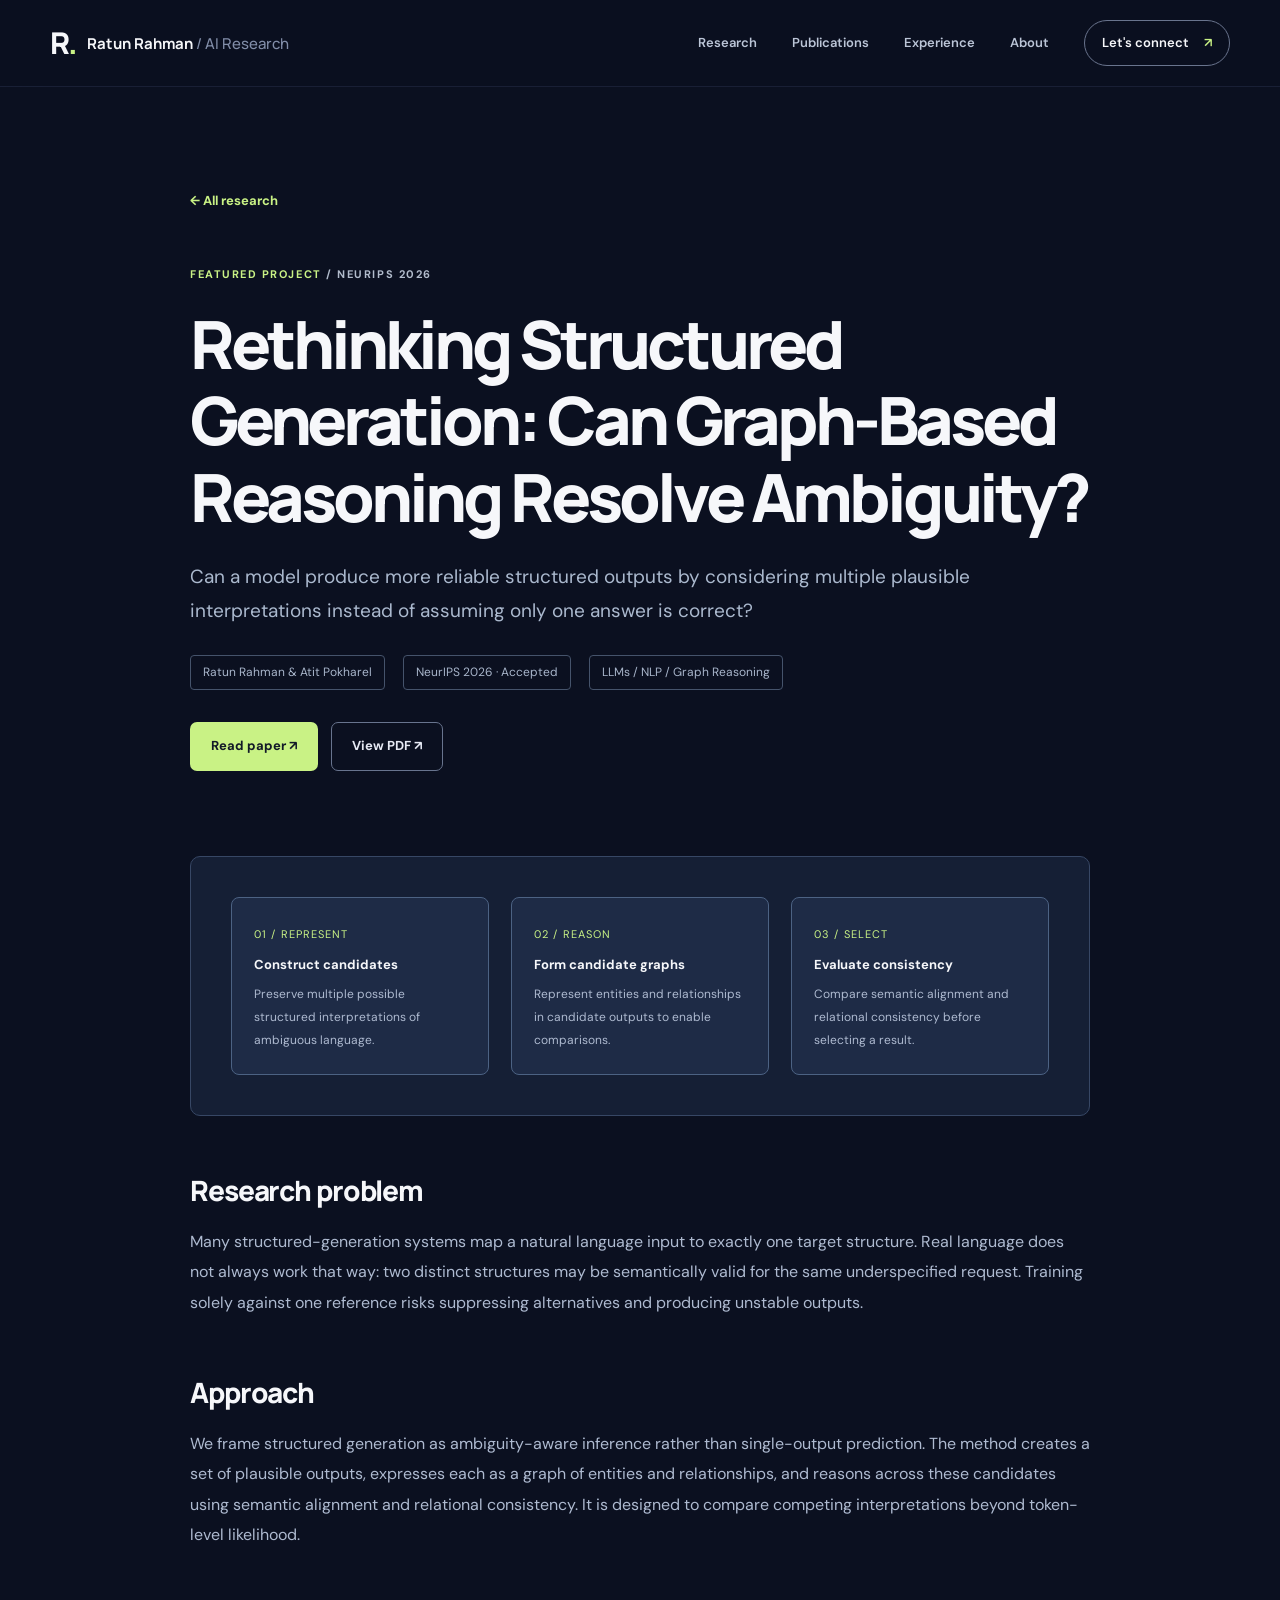
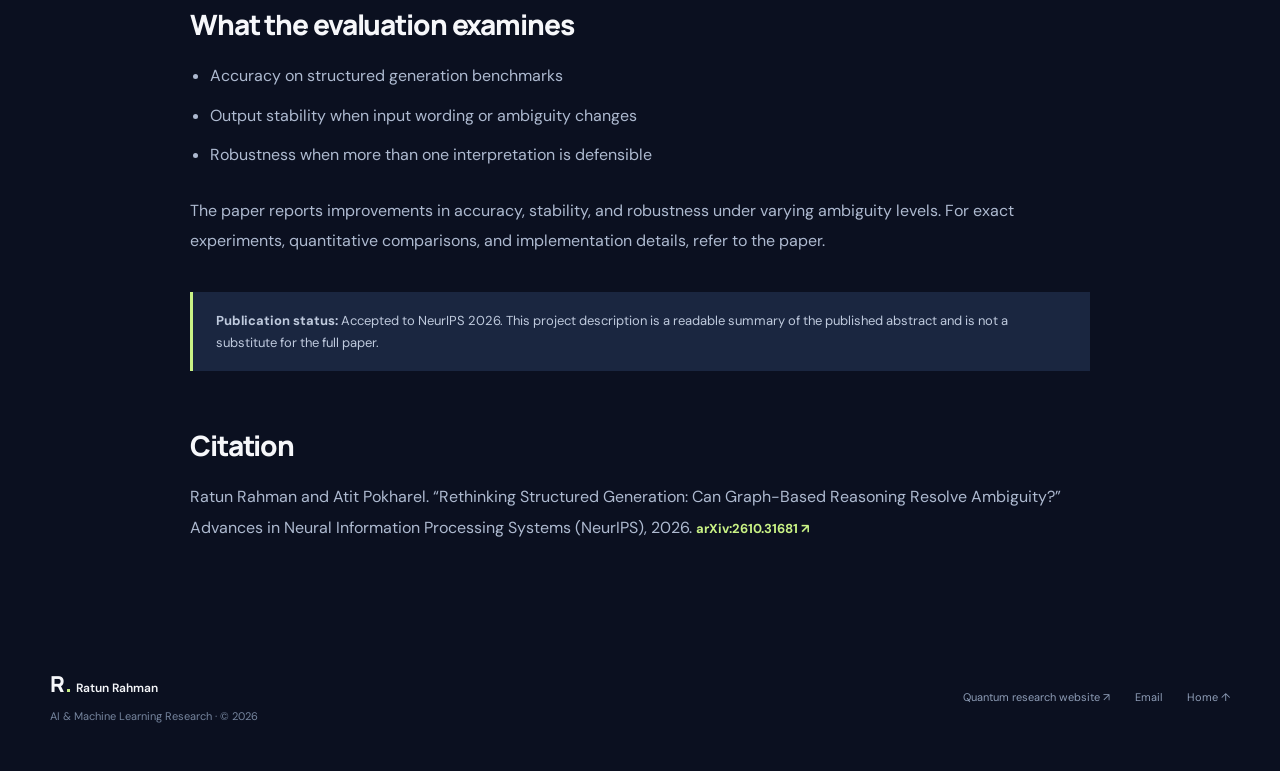
==== research/structured-generation.html @ 69914689 "Add files via upload" ====
<!doctype html>
<html lang="en"><head><meta charset="utf-8"/><meta name="viewport" content="width=device-width, initial-scale=1"/><meta name="theme-color" content="#0b1020"/><meta name="description" content="Rethinking Structured Generation: Can Graph-Based Reasoning Resolve Ambiguity? NeurIPS 2026 research by Ratun Rahman and Atit Pokharel."/><link rel="canonical" href="https://ratunrahman.github.io/research/structured-generation.html"/><link rel="icon" href="../assets/favicon.svg" type="image/svg+xml"/><link rel="preconnect" href="https://fonts.googleapis.com"/><link rel="preconnect" href="https://fonts.gstatic.com" crossorigin/><link href="https://fonts.googleapis.com/css2?family=DM+Sans:wght@400;450;500;550;600;650;700&family=Manrope:wght@400;500;600;700;800&display=swap" rel="stylesheet"/><link rel="stylesheet" href="../assets/style.css"/><script src="../assets/main.js" defer></script><title>Graph-Based Structured Generation — Ratun Rahman</title></head>
<body><a class="skip-link" href="#main">Skip to content</a><header class="site-header"><div class="container nav-wrap"><a href="../index.html" class="brand"><span class="brand-symbol">R<span class="brand-point">.</span></span><span class="brand-name">Ratun Rahman<span> / AI Research</span></span></a><button class="menu-toggle" aria-label="Open navigation" aria-expanded="false" aria-controls="site-menu"><span></span><span></span><span></span></button><nav class="nav" id="site-menu" aria-label="Main navigation"><a href="../index.html#research">Research</a><a href="../index.html#publications">Publications</a><a href="../index.html#experience">Experience</a><a href="../index.html#about">About</a><a class="nav-contact" href="../index.html#contact">Let's connect <span aria-hidden="true">↗</span></a></nav></div></header>
<main id="main"><section class="container detail-hero"><a class="back-link" href="../index.html#research">← All research</a><p class="section-kicker"><span>FEATURED PROJECT</span> / NEURIPS 2026</p><h1>Rethinking Structured Generation: Can Graph-Based Reasoning Resolve Ambiguity?</h1><p class="summary">Can a model produce more reliable structured outputs by considering multiple plausible interpretations instead of assuming only one answer is correct?</p><div class="detail-meta"><span>Ratun Rahman &amp; Atit Pokharel</span><span>NeurIPS 2026 · Accepted</span><span>LLMs / NLP / Graph Reasoning</span></div><div class="hero-actions" style="margin-top:32px"><a class="button button-primary" href="https://arxiv.org/abs/2610.31681" target="_blank" rel="noopener noreferrer">Read paper ↗</a><a class="button button-outline" href="https://arxiv.org/pdf/2610.31681" target="_blank" rel="noopener noreferrer">View PDF ↗</a></div></section>
<article class="detail-content container"><div class="detail-art" aria-label="Summary of the three-stage research approach"><div class="detail-step"><span class="number">01 / REPRESENT</span><strong>Construct candidates</strong><p>Preserve multiple possible structured interpretations of ambiguous language.</p></div><div class="detail-step"><span class="number">02 / REASON</span><strong>Form candidate graphs</strong><p>Represent entities and relationships in candidate outputs to enable comparisons.</p></div><div class="detail-step"><span class="number">03 / SELECT</span><strong>Evaluate consistency</strong><p>Compare semantic alignment and relational consistency before selecting a result.</p></div></div><h2>Research problem</h2><p>Many structured-generation systems map a natural language input to exactly one target structure. Real language does not always work that way: two distinct structures may be semantically valid for the same underspecified request. Training solely against one reference risks suppressing alternatives and producing unstable outputs.</p><h2>Approach</h2><p>We frame structured generation as ambiguity-aware inference rather than single-output prediction. The method creates a set of plausible outputs, expresses each as a graph of entities and relationships, and reasons across these candidates using semantic alignment and relational consistency. It is designed to compare competing interpretations beyond token-level likelihood.</p><h2>What the evaluation examines</h2><ul><li>Accuracy on structured generation benchmarks</li><li>Output stability when input wording or ambiguity changes</li><li>Robustness when more than one interpretation is defensible</li></ul><p>The paper reports improvements in accuracy, stability, and robustness under varying ambiguity levels. For exact experiments, quantitative comparisons, and implementation details, refer to the paper.</p><div class="detail-notice"><strong>Publication status:</strong> Accepted to NeurIPS 2026. This project description is a readable summary of the published abstract and is not a substitute for the full paper.</div><h2>Citation</h2><p>Ratun Rahman and Atit Pokharel. “Rethinking Structured Generation: Can Graph-Based Reasoning Resolve Ambiguity?” Advances in Neural Information Processing Systems (NeurIPS), 2026. <a class="text-link" href="https://arxiv.org/abs/2610.31681" target="_blank" rel="noopener noreferrer">arXiv:2610.31681 ↗</a></p></article></main>
<footer class="footer container"><div><a href="../index.html" class="footer-brand">R<span>.</span> <span>Ratun Rahman</span></a><p>AI &amp; Machine Learning Research · © <span id="year">2026</span></p></div><div class="footer-links"><a href="https://ratun11.github.io/" target="_blank" rel="noopener noreferrer">Quantum research website ↗</a><a href="mailto:rr0110@uah.edu">Email</a><a href="../index.html">Home ↑</a></div></footer></body></html>
---- assets/style.css ----
:root{--bg:#0b1020;--bg2:#10172a;--bg3:#151d33;--card:#131c30;--line:#26304a;--text:#f6f7fa;--muted:#a2acc3;--lime:#c9f285;--accent:#a4a8ff;--aqua:#78d7c4;--serif:Georgia,'Times New Roman',serif;--sans:'DM Sans',sans-serif;--heading:'Manrope',sans-serif}
*{box-sizing:border-box}html{scroll-behavior:smooth;scroll-padding-top:110px}body{margin:0;background:var(--bg);color:var(--text);font:16px/1.65 var(--sans);-webkit-font-smoothing:antialiased}body::selection{background:#7f8cf0;color:#fff}a{color:inherit;text-decoration:none}button{font:inherit}img{max-width:100%}svg{max-width:100%}a:focus-visible,button:focus-visible{outline:3px solid var(--lime);outline-offset:5px}p{margin-top:0}.container{width:min(1180px,calc(100% - 72px));margin:auto}.skip-link{position:absolute;left:12px;top:-90px;background:var(--lime);color:#07101b;padding:12px 18px;z-index:100}.skip-link:focus{top:12px}.top-glow{position:absolute;inset:0 0 auto 0;height:760px;z-index:-1;background:radial-gradient(ellipse 800px 420px at 78% 9%,rgba(95,78,165,.21),transparent 72%),radial-gradient(ellipse 600px 420px at 18% 2%,rgba(45,84,135,.14),transparent 75%);pointer-events:none}.site-header{position:relative;z-index:10;border-bottom:1px solid #27304a88;background:#0b1020bb;backdrop-filter:blur(20px);-webkit-backdrop-filter:blur(20px)}.nav-wrap{height:86px;display:flex;align-items:center;justify-content:space-between;gap:24px}.brand{display:flex;align-items:center;gap:11px;white-space:nowrap}.brand-symbol{font:800 30px/1 var(--heading);letter-spacing:-2px}.brand-point,.accent-mark,.footer-brand>span:first-of-type{color:var(--lime)}.brand-name{font:700 15px var(--heading)}.brand-name>span{color:#818da8;font-weight:500}.nav{display:flex;gap:35px;align-items:center;font-size:13px;font-weight:600;color:#bbc5d7}.nav a:not(.nav-contact):hover,.footer a:hover,.about-links a:hover{color:var(--lime)}.nav-contact{border:1px solid #69748d;padding:11px 17px;border-radius:100px;color:#f6f7fa}.nav-contact:hover{background:#212a3f}.nav-contact span{margin-left:12px;color:var(--lime)}.menu-toggle{display:none}.hero{display:grid;grid-template-columns:minmax(0,1.5fr) minmax(290px,.68fr);gap:55px;align-items:center;min-height:670px;padding-top:75px;padding-bottom:85px}.hero-main{position:relative}.eyebrow,.section-kicker,.recognition-label,.visual-kicker,.toolbox-kicker{letter-spacing:.14em;font-size:11px;font-weight:700;color:#acb6cb}.eyebrow{display:flex;align-items:center;gap:14px;margin:0 0 30px}.status-pulse{height:8px;width:8px;background:var(--lime);border-radius:50%;box-shadow:0 0 0 5px rgba(201,242,133,.09)}.eyebrow-line{display:inline-block;width:24px;height:1px;background:#67718a}.hero h1{margin:0;font:800 clamp(49px,5.5vw,78px)/1.13 var(--heading);letter-spacing:-.065em;white-space:nowrap}.serif-accent,.section-heading h2 em,.about-layout h2 em,.contact-panel h2 em{font-family:var(--serif);font-style:italic;font-weight:400;letter-spacing:-.045em;color:var(--lime)}.hero-copy{max-width:675px;margin:30px 0 30px;font-size:18px;line-height:1.75;color:#aeb9ce}.hero-copy strong{color:#f0f3fa;font-weight:600}.hero-actions,.contact-actions{display:flex;gap:13px;align-items:center;flex-wrap:wrap}.button{display:inline-flex;gap:34px;align-items:center;justify-content:center;border:1px solid transparent;border-radius:7px;padding:14px 20px;font-size:13px;font-weight:700;line-height:1.4;transition:transform .15s,background .15s}.button:hover{transform:translateY(-3px)}.button-primary{background:var(--lime);color:#121928}.button-primary:hover{background:#e1ffae}.button-outline{border-color:#68748e;color:#e7eaf4}.button-outline:hover{background:#1b2540}.button span{font-size:16px}.hero-facts{margin-top:48px;display:flex;gap:20px;align-items:center;flex-wrap:wrap;font-size:11px;color:#8997b0;letter-spacing:.015em}.hero-facts>span:not(:first-child){border-left:1px solid #45516b;padding-left:20px}.mini-dot{display:inline-block;width:7px;height:7px;border:1px solid var(--lime);border-radius:50%;margin-right:4px}.hero-aside{padding:14px;border:1px solid #293753;background:linear-gradient(150deg,#1b2642,#101727);border-radius:13px;box-shadow:0 30px 80px rgba(0,0,0,.13);transform:rotate(1.2deg)}.portrait-wrap{position:relative;aspect-ratio:4/4.8;overflow:hidden;border-radius:8px;background:linear-gradient(155deg,#293b65,#171f33 70%);display:flex;justify-content:center;align-items:end}.portrait-shape{width:110%;height:110%;position:absolute;background:radial-gradient(circle at 52% 35%,#62769a 0,transparent 47%),linear-gradient(145deg,#4c627f 0,#23314c 65%,#131d2f);opacity:.8}.portrait{position:relative;width:100%;height:100%;object-fit:cover;object-position:center 30%;filter:saturate(.78);mix-blend-mode:normal}.portrait-wrap .portrait-monogram{display:none;position:absolute;font:800 94px var(--heading);letter-spacing:-.12em;color:rgba(255,255,255,.85);top:30%}.portrait-wrap.portrait-fallback .portrait-monogram{display:block}.portrait-label{position:absolute;bottom:14px;right:14px;color:white;background:#101827a8;padding:6px 9px;backdrop-filter:blur(5px);font-size:9px;letter-spacing:.14em}.profile-bottom{padding:19px 8px 4px;display:flex;justify-content:space-between;gap:10px;align-items:center;font-size:11px;color:#cad1df}.profile-bottom>a{font-weight:600}.profile-bottom>a span{color:var(--lime)}.availability{white-space:nowrap;color:var(--lime)}.small-status{display:inline-block;background:var(--lime);width:6px;height:6px;border-radius:50%;margin-right:4px}.recognition{border-top:1px solid #28324c;border-bottom:1px solid #28324c;padding:26px 0;display:flex;justify-content:space-between;gap:16px;align-items:center;color:#b6bfd2;font-size:13px;font-weight:600}.recognition-label{color:#7e8ba5;font-size:10px}.recognition-sep{color:var(--lime)}.section{padding-top:126px;padding-bottom:126px}.section-heading{display:flex;justify-content:space-between;align-items:end;gap:48px;margin-bottom:54px}.section-heading>div{flex:1.3}.section-heading>p{max-width:425px;color:#9eacc4;font-size:15px;line-height:1.8;margin:0 0 6px;flex:1}.section-kicker{color:#b2bccc;margin:0 0 22px}.section-kicker span{color:var(--lime)}.section-heading h2,.about-layout h2{margin:0;font:800 clamp(35px,4.3vw,56px)/1.16 var(--heading);letter-spacing:-.055em}.section-heading h2 em,.about-layout h2 em{color:#b8c7ff}.feature-card{display:grid;grid-template-columns:1fr 1.07fr;border:1px solid #2a3552;background:#141d33;border-radius:12px;overflow:hidden}.feature-visual{background:radial-gradient(ellipse at 50% 42%,#283756 0,#151e34 62%,#111a2e 100%);padding:27px 20px 25px;display:flex;flex-direction:column;justify-content:space-between;overflow:hidden}.visual-kicker{color:#c9d6f0;margin-left:12px}.graph-art{width:100%;height:auto;margin:auto;display:block}.visual-caption{display:flex;justify-content:space-between;gap:8px;padding:9px 5px 0;color:#8fa4c1;font-size:10px}.feature-content{padding:43px 44px;display:flex;flex-direction:column;align-items:start}.feature-topline{display:flex;flex-wrap:wrap;align-items:center;gap:10px}.pill{padding:6px 10px;border-radius:4px;font-weight:700;font-size:10px;letter-spacing:.04em}.pill-lime{background:#c9f2851c;border:1px solid #c9f28555;color:var(--lime)}.muted{font-size:11px;color:#93a1b9}.feature-content h3{font:750 clamp(22px,2.6vw,32px)/1.33 var(--heading);letter-spacing:-.04em;margin:24px 0 15px}.feature-content p,.research-card p{font-size:14px;line-height:1.8;color:#9eacc3}.feature-points{padding-left:18px;color:#bbc6d8;font-size:12px;line-height:2;margin-bottom:28px}.feature-points li::marker{color:var(--lime)}.feature-links{margin-top:auto;display:flex;flex-wrap:wrap;gap:26px}.text-link{color:var(--lime);font-size:13px;font-weight:700}.text-link:hover{text-decoration:underline;text-underline-offset:5px}.text-link span{margin-left:7px}.secondary-link{color:#abb8cf}.research-grid{margin-top:22px;display:grid;grid-template-columns:repeat(2,1fr);gap:20px}.research-card{padding:36px;border:1px solid #29334e;border-radius:10px;background:linear-gradient(135deg,#141d30,#11182a);min-height:330px;display:flex;flex-direction:column;align-items:start;transition:transform .15s,border-color .15s}.research-card:hover{border-color:#64769c;transform:translateY(-3px)}.research-icon{width:44px;height:44px;display:grid;place-items:center;border-radius:8px;font-size:22px;margin-bottom:28px}.icon-lavender{color:#c2b8ff;background:#6a5acf2c}.icon-aqua{color:#90e9df;background:#3faea22b}.icon-peach{color:#f9caad;background:#b97a602d}.icon-blue{color:#9bcfff;background:#648ca52d}.paper-type{color:#9ba9c3;letter-spacing:.1em;font-size:10px;font-weight:700}.research-card h3{font:750 22px/1.38 var(--heading);letter-spacing:-.038em;margin:12px 0}.research-card p{margin-bottom:25px}.tag-row{margin-top:auto;display:flex;flex-wrap:wrap;gap:7px}.tag-row span{padding:5px 9px;background:#202c44;color:#afbdd5;border-radius:4px;font-size:11px}.ongoing-note{display:flex;gap:14px;align-items:start;padding:24px 0 0;color:#a6b4ca;font-size:13px}.ongoing-note p{margin:0}.ongoing-note strong{color:#e7eaf4}.ongoing-dot{height:9px;width:9px;border:1px solid #adb7c9;border-radius:50%;flex:0 0 auto;margin-top:6px}.section-tint{background:#10182b;border-top:1px solid #26334b;border-bottom:1px solid #26334b}.pub-controls{display:flex;flex-wrap:wrap;gap:10px;margin-bottom:26px}.filter-button{border:1px solid #394863;background:transparent;color:#a8b6cf;padding:8px 14px;border-radius:5px;font-size:12px;cursor:pointer;font-weight:650}.filter-button:hover{background:#293650}.filter-button.is-active{background:#d3efaa;border-color:#d3efaa;color:#111926}.pub-list{border-top:1px solid #34415b}.pub-item{display:grid;grid-template-columns:75px 1fr 34px;gap:18px;align-items:start;padding:26px 6px;border-bottom:1px solid #2d3850}.pub-item[hidden]{display:none}.pub-year{color:#8290ab;font-size:12px;font-weight:650;padding-top:7px}.venue{color:var(--lime);text-transform:uppercase;letter-spacing:.08em;font-size:10px;font-weight:800;margin-bottom:7px}.venue-type{color:#8d9bb6;font-weight:600;padding-left:6px}.pub-item h3{font:700 17px/1.48 var(--heading);letter-spacing:-.018em;margin:0 0 7px}.pub-item p{color:#8e9cb8;font-size:12px;margin:0}.pub-arrow{display:grid;place-items:center;width:32px;height:32px;border:1px solid #41516b;border-radius:50%;font-size:17px;color:#e6f0ff;transition:background .15s}.pub-arrow:hover{background:#334566}.view-all{text-align:right;padding-top:25px}.experience-layout{display:grid;grid-template-columns:1.45fr 1fr;gap:75px}.timeline{border-left:1px solid #3b4963;padding-left:30px}.timeline-item{display:grid;grid-template-columns:130px 1fr;gap:24px;position:relative;padding-bottom:42px}.timeline-item::before{content:"";position:absolute;top:7px;left:-35px;border-radius:50%;width:9px;height:9px;background:var(--lime);box-shadow:0 0 0 6px #19243a}.timeline-item:last-child{padding-bottom:0}.timeline-date{color:#97a8bf;font-size:10px;font-weight:800;letter-spacing:.08em;margin-top:6px}.timeline h3{font:750 19px var(--heading);letter-spacing:-.025em;margin:0 0 8px}.company{font-size:12px!important;color:#b7c6db!important;font-weight:650}.timeline p{color:#9eacc4;font-size:13px;line-height:1.8;margin-bottom:10px}.toolbox{align-self:start;padding:34px;border:1px solid #2e3955;border-radius:10px;background:linear-gradient(150deg,#1a2640,#131c30)}.toolbox-kicker{color:var(--lime);margin:0 0 22px}.toolbox h3{font:800 32px/1.3 var(--heading);letter-spacing:-.05em;margin:0 0 35px}.tool-group{border-top:1px solid #3b4960;padding-top:19px;margin-top:19px}.tool-group h4{font-size:13px;margin:0 0 8px}.tool-group p{font-size:12px;color:#9baac2;line-height:1.9;margin:0}.about-section{background:#ebeee9;color:#172233}.about-section .section-kicker{color:#435063}.about-section .section-kicker span{color:#375b41}.about-layout{display:grid;grid-template-columns:1fr 1.05fr;gap:80px}.about-layout h2 em{color:#496e56}.about-body p{font-size:17px;color:#455365;line-height:1.9}.about-body strong{color:#142035}.about-links{display:flex;gap:20px 30px;flex-wrap:wrap;margin-top:37px}.about-links a{font-size:12px;font-weight:750;border-bottom:1px solid #536577;padding-bottom:4px}.about-links a:hover{color:#4b8052}.contact-section{padding-top:110px;padding-bottom:110px}.contact-panel{background:#c5ef9e;color:#13201a;border-radius:12px;padding:78px 76px;position:relative;overflow:hidden}.contact-decoration{position:absolute;border:60px solid #82ad6926;border-radius:50%;width:460px;height:460px;right:-160px;top:-180px;pointer-events:none}.contact-panel .section-kicker{color:#3c5a3b}.contact-panel .section-kicker span{color:#4c743d}.contact-panel h2{font:800 clamp(38px,5.2vw,65px)/1.18 var(--heading);letter-spacing:-.055em;margin:0 0 24px;position:relative}.contact-panel h2 em{color:#456947}.contact-panel>p:not(.section-kicker){color:#405747;font-size:16px;max-width:570px;position:relative}.contact-actions{margin-top:33px;position:relative}.contact-actions>span{font-size:13px;color:#355337}.button-light{background:#13231c;color:white}.button-light:hover{background:#294334}.footer{display:flex;justify-content:space-between;gap:25px;padding-bottom:45px}.footer-brand{font:800 22px var(--heading)}.footer-brand>span:nth-child(2){font:600 12px var(--sans);letter-spacing:0}.footer p{font-size:11px;color:#76859e;margin:7px 0 0}.footer-links{display:flex;flex-wrap:wrap;align-items:center;gap:25px;font-size:11px;color:#8e9db6}
/* Project detail */.detail-hero{padding-top:100px;padding-bottom:85px;max-width:900px}.back-link{font-size:13px;font-weight:700;color:var(--lime)}.detail-hero .section-kicker{margin-top:52px}.detail-hero h1{font:800 clamp(39px,5.2vw,67px)/1.15 var(--heading);letter-spacing:-.06em;margin:0 0 25px}.detail-hero .summary{font-size:19px;color:#abb9ce;line-height:1.8;max-width:820px}.detail-meta{display:flex;flex-wrap:wrap;gap:18px;margin:26px 0 0;color:#a8b5ca;font-size:12px}.detail-meta span{border:1px solid #45536b;padding:7px 12px;border-radius:4px}.detail-content{max-width:900px;margin:auto;padding-bottom:110px}.detail-content h2{font:800 28px var(--heading);letter-spacing:-.04em;margin:55px 0 18px}.detail-content p,.detail-content li{font-size:16px;color:#aebad0;line-height:1.9}.detail-content ul{padding-left:20px}.detail-content li{padding-bottom:9px}.detail-art{background:#151f35;border:1px solid #374765;padding:40px;border-radius:10px;display:grid;grid-template-columns:repeat(3,1fr);gap:22px}.detail-step{border:1px solid #4c6283;background:#1e2b46;padding:22px;border-radius:8px}.detail-step strong{display:block;font-size:13px;margin:8px 0}.detail-step p{margin:0;font-size:12px}.detail-step .number{color:var(--lime);font-size:11px;letter-spacing:.1em}.detail-notice{border-left:3px solid var(--lime);padding:18px 23px;background:#1a2640;color:#bfcadd;margin-top:36px;font-size:13px}
@media(max-width:1100px){.hero{gap:32px}.hero h1{font-size:clamp(46px,5.3vw,67px)}.hero-copy{font-size:16px}.profile-bottom{flex-direction:column;align-items:start}.recognition{flex-wrap:wrap}.feature-content{padding:33px 31px}.experience-layout{gap:40px}.nav{gap:20px}}
@media(max-width:820px){.container{width:min(100% - 40px,700px)}.nav-wrap{height:72px}.menu-toggle{border:1px solid #4a5874;background:#172038;color:white;border-radius:6px;padding:9px;width:40px;height:37px;display:flex;flex-direction:column;justify-content:space-around;align-items:center}.menu-toggle span{display:block;height:2px;width:18px;background:#e5eaff}.nav{position:absolute;top:71px;left:0;right:0;background:#131d31;border-bottom:1px solid #39475e;display:none;flex-direction:column;align-items:stretch;gap:0;padding:12px 20px 20px}.nav.is-open{display:flex}.nav a{padding:11px 10px}.nav-contact{display:inline-block;max-width:max-content;margin-top:12px}.hero{grid-template-columns:1fr;min-height:0;padding-top:65px;gap:55px}.hero h1{font-size:clamp(46px,8.5vw,72px)}.hero-aside{width:min(340px,100%);justify-self:center;transform:rotate(0deg)}.recognition{justify-content:center;text-align:center;gap:10px 15px}.recognition-label{width:100%}.section{padding-top:85px;padding-bottom:85px}.section-heading{align-items:start;flex-direction:column;gap:23px;margin-bottom:35px}.section-heading>p{max-width:600px}.feature-card{grid-template-columns:1fr}.feature-visual{min-height:340px}.feature-visual .graph-art{max-height:345px}.experience-layout,.about-layout{grid-template-columns:1fr;gap:35px}.toolbox{max-width:550px}.about-section{padding-top:85px;padding-bottom:85px}.contact-panel{padding:55px 45px}.footer{flex-direction:column}.brand-name>span{display:none}}
@media(max-width:530px){.container{width:calc(100% - 32px)}.hero{padding-top:46px;padding-bottom:55px}.eyebrow{font-size:9px;gap:8px;letter-spacing:.09em}.hero h1{font-size:clamp(40px,10.5vw,56px);white-space:normal}.hero h1 br{display:none}.hero-copy{font-size:15px;margin:25px 0}.hero-facts{gap:10px;margin-top:32px}.hero-facts>span:not(:first-child){border:0;padding:0}.hero-facts>span{width:100%}.recognition{padding:22px 0;font-size:11px}.recognition-sep{display:none}.recognition>span:not(.recognition-label){display:block;width:100%}.section-heading h2,.about-layout h2{font-size:36px}.feature-visual{padding:20px 10px;min-height:250px}.feature-content{padding:27px 22px}.feature-content h3{font-size:25px}.visual-caption{font-size:8px}.research-grid{grid-template-columns:1fr}.research-card{min-height:0;padding:27px}.pub-item{grid-template-columns:45px 1fr 28px;gap:8px;padding:22px 0}.pub-item h3{font-size:15px}.pub-year{font-size:11px}.pub-arrow{width:28px;height:28px}.experience-layout{gap:27px}.timeline{padding-left:18px}.timeline-item{grid-template-columns:1fr;gap:0}.timeline-item::before{left:-23px}.timeline-date{margin-bottom:8px}.about-body p{font-size:15px}.contact-section{padding-top:65px;padding-bottom:75px}.contact-panel{padding:48px 25px}.contact-panel h2{font-size:36px}.detail-hero{padding-top:60px}.detail-art{grid-template-columns:1fr;padding:18px}.hero-actions{align-items:stretch}.hero-actions .button{width:100%}.footer-links{gap:15px}}
@media(prefers-reduced-motion:reduce){html{scroll-behavior:auto}*,*::before,*::after{transition:none!important;animation:none!important}}
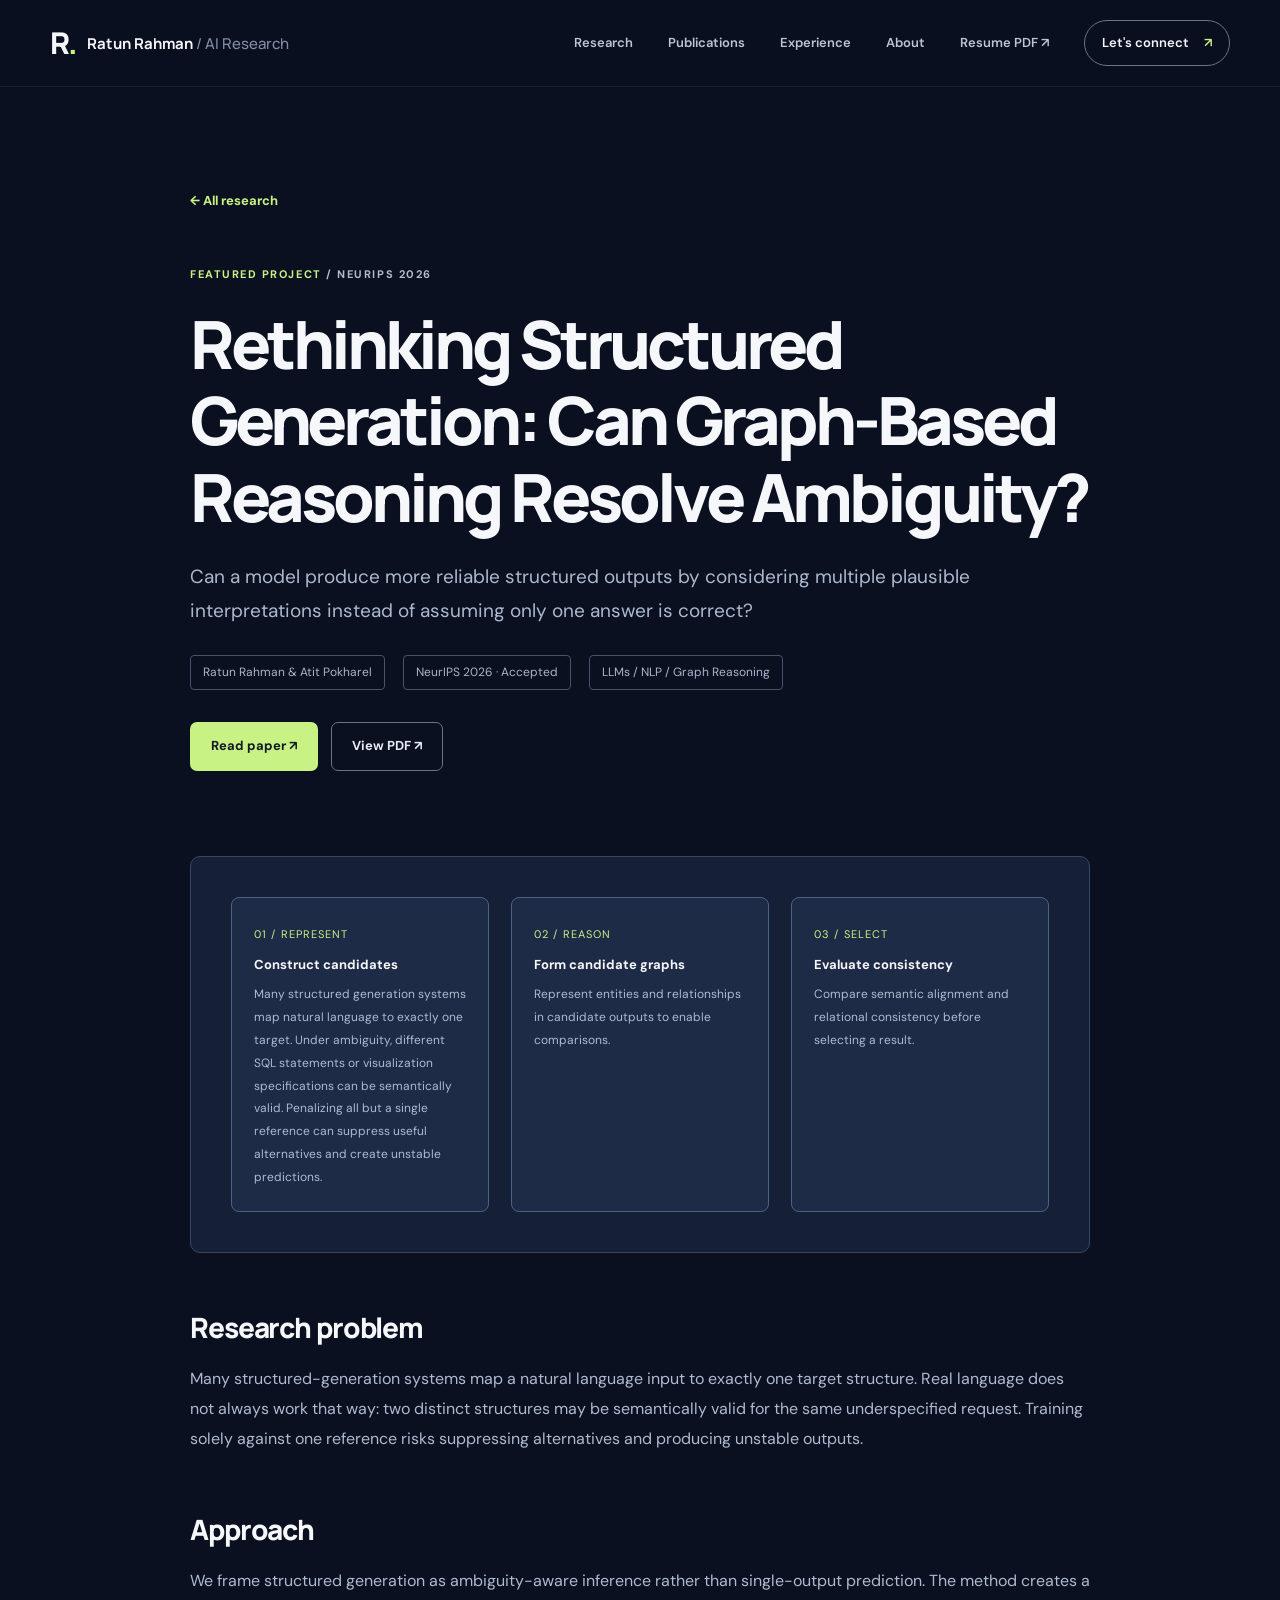
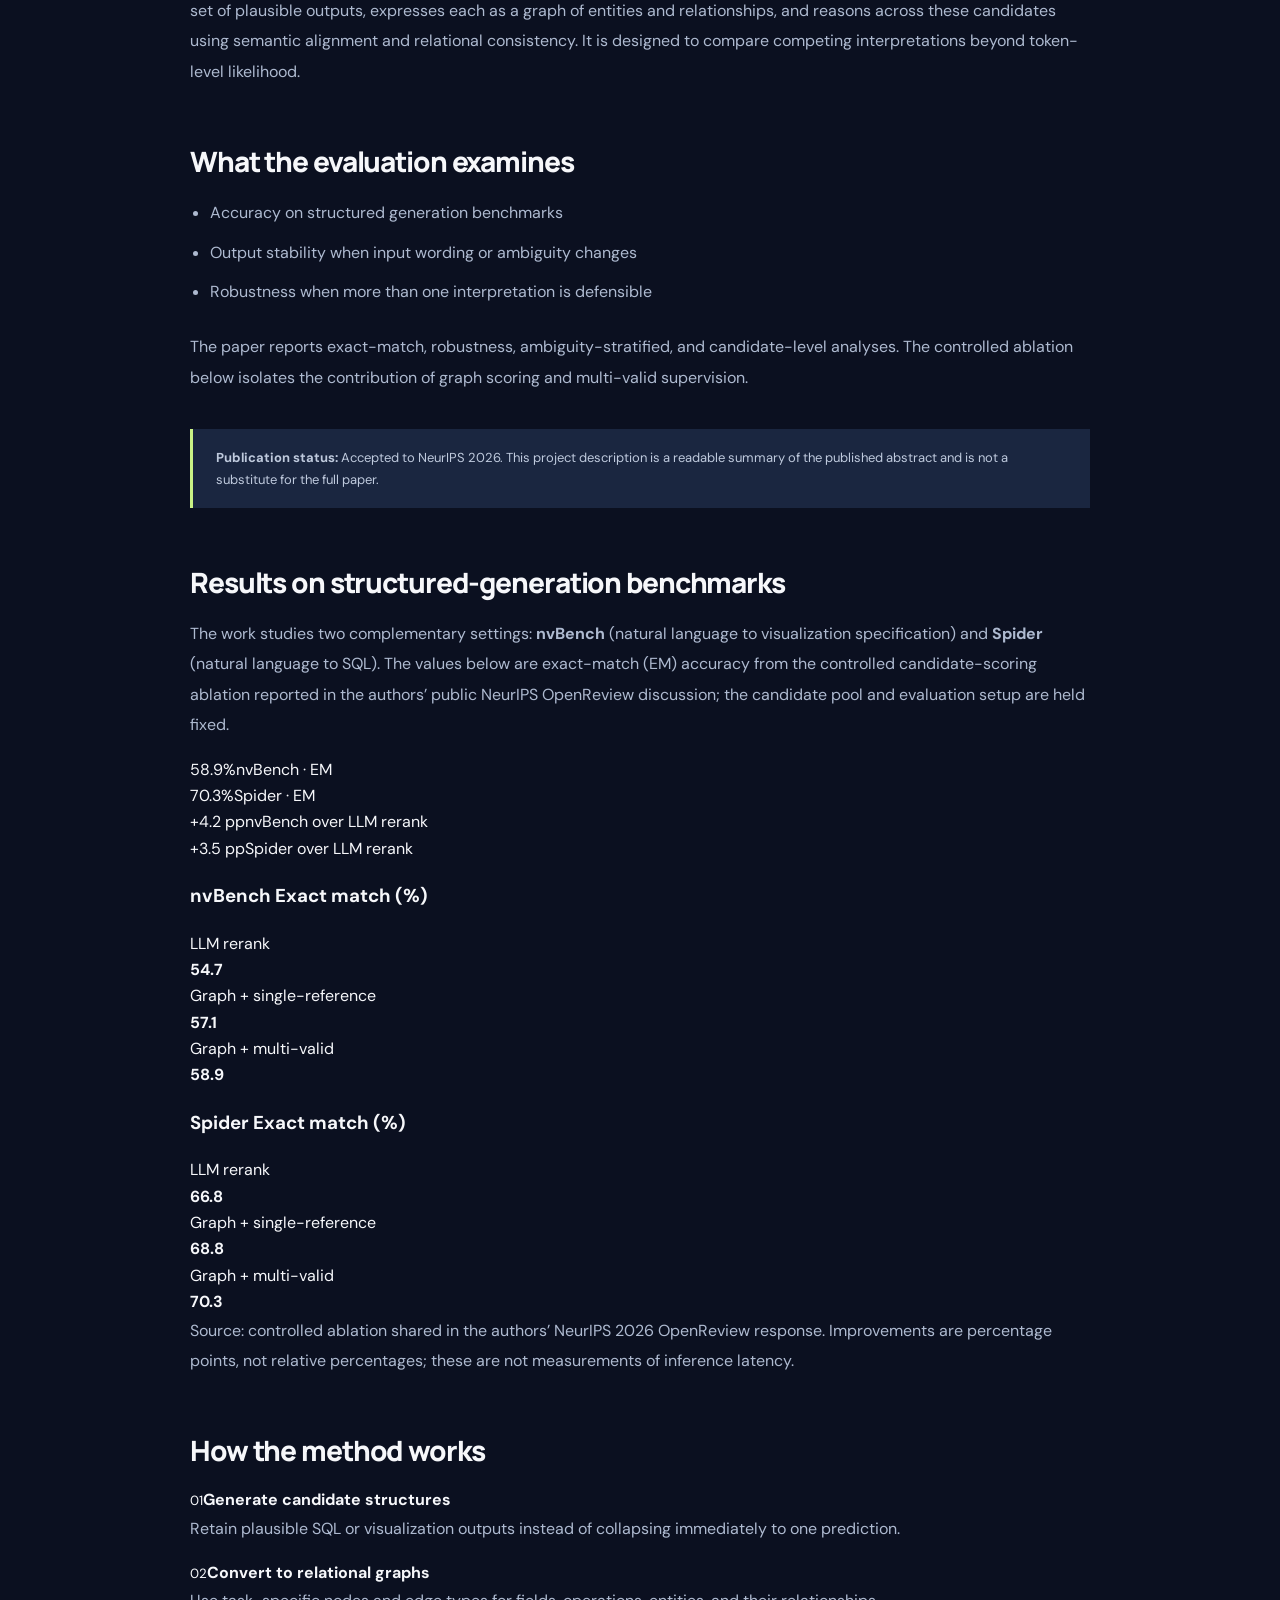
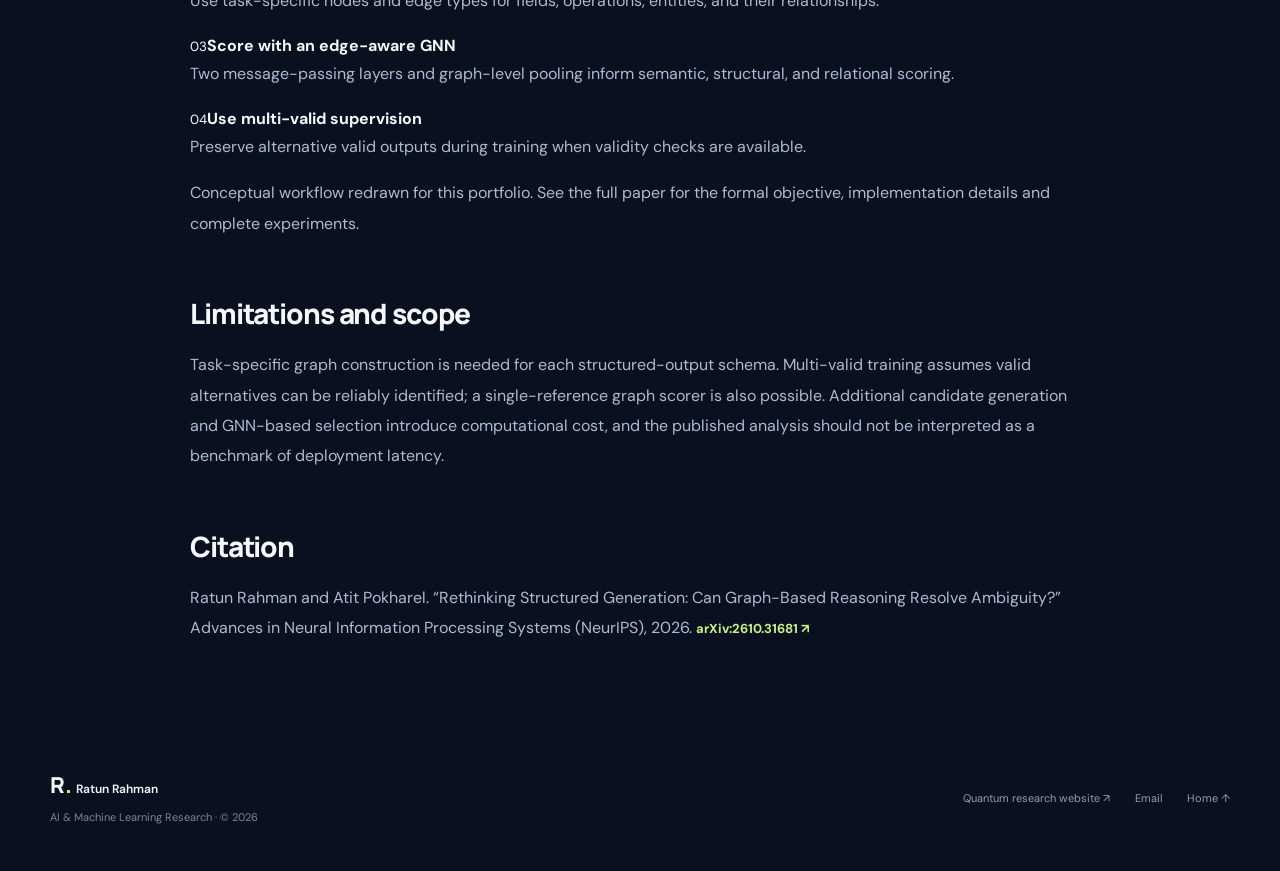
==== commit 6774493c: "Add files via upload" ====
--- a/research/structured-generation.html
+++ b/research/structured-generation.html
@@ -1,6 +1,21 @@
-<!doctype html>
-<html lang="en"><head><meta charset="utf-8"/><meta name="viewport" content="width=device-width, initial-scale=1"/><meta name="theme-color" content="#0b1020"/><meta name="description" content="Rethinking Structured Generation: Can Graph-Based Reasoning Resolve Ambiguity? NeurIPS 2026 research by Ratun Rahman and Atit Pokharel."/><link rel="canonical" href="https://ratunrahman.github.io/research/structured-generation.html"/><link rel="icon" href="../assets/favicon.svg" type="image/svg+xml"/><link rel="preconnect" href="https://fonts.googleapis.com"/><link rel="preconnect" href="https://fonts.gstatic.com" crossorigin/><link href="https://fonts.googleapis.com/css2?family=DM+Sans:wght@400;450;500;550;600;650;700&family=Manrope:wght@400;500;600;700;800&display=swap" rel="stylesheet"/><link rel="stylesheet" href="../assets/style.css"/><script src="../assets/main.js" defer></script><title>Graph-Based Structured Generation — Ratun Rahman</title></head>
-<body><a class="skip-link" href="#main">Skip to content</a><header class="site-header"><div class="container nav-wrap"><a href="../index.html" class="brand"><span class="brand-symbol">R<span class="brand-point">.</span></span><span class="brand-name">Ratun Rahman<span> / AI Research</span></span></a><button class="menu-toggle" aria-label="Open navigation" aria-expanded="false" aria-controls="site-menu"><span></span><span></span><span></span></button><nav class="nav" id="site-menu" aria-label="Main navigation"><a href="../index.html#research">Research</a><a href="../index.html#publications">Publications</a><a href="../index.html#experience">Experience</a><a href="../index.html#about">About</a><a class="nav-contact" href="../index.html#contact">Let's connect <span aria-hidden="true">↗</span></a></nav></div></header>
-<main id="main"><section class="container detail-hero"><a class="back-link" href="../index.html#research">← All research</a><p class="section-kicker"><span>FEATURED PROJECT</span> / NEURIPS 2026</p><h1>Rethinking Structured Generation: Can Graph-Based Reasoning Resolve Ambiguity?</h1><p class="summary">Can a model produce more reliable structured outputs by considering multiple plausible interpretations instead of assuming only one answer is correct?</p><div class="detail-meta"><span>Ratun Rahman &amp; Atit Pokharel</span><span>NeurIPS 2026 · Accepted</span><span>LLMs / NLP / Graph Reasoning</span></div><div class="hero-actions" style="margin-top:32px"><a class="button button-primary" href="https://arxiv.org/abs/2610.31681" target="_blank" rel="noopener noreferrer">Read paper ↗</a><a class="button button-outline" href="https://arxiv.org/pdf/2610.31681" target="_blank" rel="noopener noreferrer">View PDF ↗</a></div></section>
-<article class="detail-content container"><div class="detail-art" aria-label="Summary of the three-stage research approach"><div class="detail-step"><span class="number">01 / REPRESENT</span><strong>Construct candidates</strong><p>Preserve multiple possible structured interpretations of ambiguous language.</p></div><div class="detail-step"><span class="number">02 / REASON</span><strong>Form candidate graphs</strong><p>Represent entities and relationships in candidate outputs to enable comparisons.</p></div><div class="detail-step"><span class="number">03 / SELECT</span><strong>Evaluate consistency</strong><p>Compare semantic alignment and relational consistency before selecting a result.</p></div></div><h2>Research problem</h2><p>Many structured-generation systems map a natural language input to exactly one target structure. Real language does not always work that way: two distinct structures may be semantically valid for the same underspecified request. Training solely against one reference risks suppressing alternatives and producing unstable outputs.</p><h2>Approach</h2><p>We frame structured generation as ambiguity-aware inference rather than single-output prediction. The method creates a set of plausible outputs, expresses each as a graph of entities and relationships, and reasons across these candidates using semantic alignment and relational consistency. It is designed to compare competing interpretations beyond token-level likelihood.</p><h2>What the evaluation examines</h2><ul><li>Accuracy on structured generation benchmarks</li><li>Output stability when input wording or ambiguity changes</li><li>Robustness when more than one interpretation is defensible</li></ul><p>The paper reports improvements in accuracy, stability, and robustness under varying ambiguity levels. For exact experiments, quantitative comparisons, and implementation details, refer to the paper.</p><div class="detail-notice"><strong>Publication status:</strong> Accepted to NeurIPS 2026. This project description is a readable summary of the published abstract and is not a substitute for the full paper.</div><h2>Citation</h2><p>Ratun Rahman and Atit Pokharel. “Rethinking Structured Generation: Can Graph-Based Reasoning Resolve Ambiguity?” Advances in Neural Information Processing Systems (NeurIPS), 2026. <a class="text-link" href="https://arxiv.org/abs/2610.31681" target="_blank" rel="noopener noreferrer">arXiv:2610.31681 ↗</a></p></article></main>
-<footer class="footer container"><div><a href="../index.html" class="footer-brand">R<span>.</span> <span>Ratun Rahman</span></a><p>AI &amp; Machine Learning Research · © <span id="year">2026</span></p></div><div class="footer-links"><a href="https://ratun11.github.io/" target="_blank" rel="noopener noreferrer">Quantum research website ↗</a><a href="mailto:rr0110@uah.edu">Email</a><a href="../index.html">Home ↑</a></div></footer></body></html>
+<!DOCTYPE html>
+
+<html lang="en"><head><meta charset="utf-8"/><meta content="width=device-width, initial-scale=1" name="viewport"/><meta content="#0b1020" name="theme-color"/><meta content="Rethinking Structured Generation: Can Graph-Based Reasoning Resolve Ambiguity? NeurIPS 2026 research by Ratun Rahman and Atit Pokharel." name="description"/><link href="https://ratunrahman.github.io/research/structured-generation.html" rel="canonical"/><link href="../assets/favicon.svg" rel="icon" type="image/svg+xml"/><link href="https://fonts.googleapis.com" rel="preconnect"/><link crossorigin="" href="https://fonts.gstatic.com" rel="preconnect"/><link href="https://fonts.googleapis.com/css2?family=DM+Sans:wght@400;450;500;550;600;650;700&amp;family=Manrope:wght@400;500;600;700;800&amp;display=swap" rel="stylesheet"/><link href="../assets/style.css" rel="stylesheet"/><script defer="" src="../assets/main.js"></script><title>Graph-Based Structured Generation — Ratun Rahman</title></head>
+<body><a class="skip-link" href="#main">Skip to content</a><header class="site-header"><div class="container nav-wrap"><a class="brand" href="../index.html"><span class="brand-symbol">R<span class="brand-point">.</span></span><span class="brand-name">Ratun Rahman<span> / AI Research</span></span></a><button aria-controls="site-menu" aria-expanded="false" aria-label="Open navigation" class="menu-toggle"><span></span><span></span><span></span></button><nav aria-label="Main navigation" class="nav" id="site-menu"><a href="../index.html#research">Research</a><a href="../index.html#publications">Publications</a><a href="../index.html#experience">Experience</a><a href="../index.html#about">About</a><a class="nav-resume" href="../files/Ratun_AI_Resume.pdf" rel="noopener noreferrer" target="_blank">Resume PDF ↗</a><a class="nav-contact" href="../index.html#contact">Let's connect <span aria-hidden="true">↗</span></a></nav></div></header>
+<main id="main"><section class="container detail-hero"><a class="back-link" href="../index.html#research">← All research</a><p class="section-kicker"><span>FEATURED PROJECT</span> / NEURIPS 2026</p><h1>Rethinking Structured Generation: Can Graph-Based Reasoning Resolve Ambiguity?</h1><p class="summary">Can a model produce more reliable structured outputs by considering multiple plausible interpretations instead of assuming only one answer is correct?</p><div class="detail-meta"><span>Ratun Rahman &amp; Atit Pokharel</span><span>NeurIPS 2026 · Accepted</span><span>LLMs / NLP / Graph Reasoning</span></div><div class="hero-actions" style="margin-top:32px"><a class="button button-primary" href="https://arxiv.org/abs/2610.31681" rel="noopener noreferrer" target="_blank">Read paper ↗</a><a class="button button-outline" href="https://arxiv.org/pdf/2610.31681" rel="noopener noreferrer" target="_blank">View PDF ↗</a></div></section>
+<article class="detail-content container"><div aria-label="Summary of the three-stage research approach" class="detail-art"><div class="detail-step"><span class="number">01 / REPRESENT</span><strong>Construct candidates</strong><p>Many structured generation systems map natural language to exactly one target. Under ambiguity, different SQL statements or visualization specifications can be semantically valid. Penalizing all but a single reference can suppress useful alternatives and create unstable predictions.</p></div><div class="detail-step"><span class="number">02 / REASON</span><strong>Form candidate graphs</strong><p>Represent entities and relationships in candidate outputs to enable comparisons.</p></div><div class="detail-step"><span class="number">03 / SELECT</span><strong>Evaluate consistency</strong><p>Compare semantic alignment and relational consistency before selecting a result.</p></div></div><h2>Research problem</h2><p>Many structured-generation systems map a natural language input to exactly one target structure. Real language does not always work that way: two distinct structures may be semantically valid for the same underspecified request. Training solely against one reference risks suppressing alternatives and producing unstable outputs.</p><h2>Approach</h2><p>We frame structured generation as ambiguity-aware inference rather than single-output prediction. The method creates a set of plausible outputs, expresses each as a graph of entities and relationships, and reasons across these candidates using semantic alignment and relational consistency. It is designed to compare competing interpretations beyond token-level likelihood.</p><h2>What the evaluation examines</h2><ul><li>Accuracy on structured generation benchmarks</li><li>Output stability when input wording or ambiguity changes</li><li>Robustness when more than one interpretation is defensible</li></ul><p>The paper reports exact-match, robustness, ambiguity-stratified, and candidate-level analyses. The controlled ablation below isolates the contribution of graph scoring and multi-valid supervision.</p><div class="detail-notice"><strong>Publication status:</strong> Accepted to NeurIPS 2026. This project description is a readable summary of the published abstract and is not a substitute for the full paper.</div>
+<section aria-labelledby="benchmark-results" class="research-evidence">
+<h2 id="benchmark-results">Results on structured-generation benchmarks</h2>
+<p>The work studies two complementary settings: <strong>nvBench</strong> (natural language to visualization specification) and <strong>Spider</strong> (natural language to SQL). The values below are exact-match (EM) accuracy from the controlled candidate-scoring ablation reported in the authors’ public NeurIPS OpenReview discussion; the candidate pool and evaluation setup are held fixed.</p>
+<div class="result-summary"><div><span class="stat-value">58.9%</span><span class="stat-label">nvBench · EM</span></div><div><span class="stat-value">70.3%</span><span class="stat-label">Spider · EM</span></div><div><span class="stat-value">+4.2 pp</span><span class="stat-label">nvBench over LLM rerank</span></div><div><span class="stat-value">+3.5 pp</span><span class="stat-label">Spider over LLM rerank</span></div></div>
+<div aria-label="Exact match results on nvBench and Spider. Candidate plus LLM rerank 54.7 and 66.8; graph plus single-reference 57.1 and 68.8; graph plus multi-valid 58.9 and 70.3 percent respectively." class="benchmark-viz" role="img">
+<div class="benchmark-group"><h3>nvBench <span>Exact match (%)</span></h3><div class="benchmark-row"><span>LLM rerank</span><div class="bench-track"><i style="width:54.7%"></i></div><b>54.7</b></div><div class="benchmark-row"><span>Graph + single-reference</span><div class="bench-track"><i style="width:57.1%"></i></div><b>57.1</b></div><div class="benchmark-row is-best"><span>Graph + multi-valid</span><div class="bench-track"><i style="width:58.9%"></i></div><b>58.9</b></div></div>
+<div class="benchmark-group"><h3>Spider <span>Exact match (%)</span></h3><div class="benchmark-row"><span>LLM rerank</span><div class="bench-track"><i style="width:66.8%"></i></div><b>66.8</b></div><div class="benchmark-row"><span>Graph + single-reference</span><div class="bench-track"><i style="width:68.8%"></i></div><b>68.8</b></div><div class="benchmark-row is-best"><span>Graph + multi-valid</span><div class="bench-track"><i style="width:70.3%"></i></div><b>70.3</b></div></div>
+<p class="result-source">Source: controlled ablation shared in the authors’ <a href="https://openreview.net/forum?id=Uo6FQhB7p7" rel="noopener noreferrer" target="_blank">NeurIPS 2026 OpenReview response</a>. Improvements are percentage points, not relative percentages; these are not measurements of inference latency.</p></div>
+<h2>How the method works</h2>
+<div class="method-steps"><div><small>01</small><strong>Generate candidate structures</strong><p>Retain plausible SQL or visualization outputs instead of collapsing immediately to one prediction.</p></div><div><small>02</small><strong>Convert to relational graphs</strong><p>Use task-specific nodes and edge types for fields, operations, entities, and their relationships.</p></div><div><small>03</small><strong>Score with an edge-aware GNN</strong><p>Two message-passing layers and graph-level pooling inform semantic, structural, and relational scoring.</p></div><div><small>04</small><strong>Use multi-valid supervision</strong><p>Preserve alternative valid outputs during training when validity checks are available.</p></div></div>
+<p class="result-source">Conceptual workflow redrawn for this portfolio. See the full paper for the formal objective, implementation details and complete experiments.</p>
+<h2>Limitations and scope</h2><p>Task-specific graph construction is needed for each structured-output schema. Multi-valid training assumes valid alternatives can be reliably identified; a single-reference graph scorer is also possible. Additional candidate generation and GNN-based selection introduce computational cost, and the published analysis should not be interpreted as a benchmark of deployment latency.</p>
+</section>
+<h2>Citation</h2><p>Ratun Rahman and Atit Pokharel. “Rethinking Structured Generation: Can Graph-Based Reasoning Resolve Ambiguity?” Advances in Neural Information Processing Systems (NeurIPS), 2026. <a class="text-link" href="https://arxiv.org/abs/2610.31681" rel="noopener noreferrer" target="_blank">arXiv:2610.31681 ↗</a></p></article></main>
+<footer class="footer container"><div><a class="footer-brand" href="../index.html">R<span>.</span> <span>Ratun Rahman</span></a><p>AI &amp; Machine Learning Research · © <span id="year">2026</span></p></div><div class="footer-links"><a href="https://ratun11.github.io/" rel="noopener noreferrer" target="_blank">Quantum research website ↗</a><a href="mailto:rr0110@uah.edu">Email</a><a href="../index.html">Home ↑</a></div></footer></body></html>
